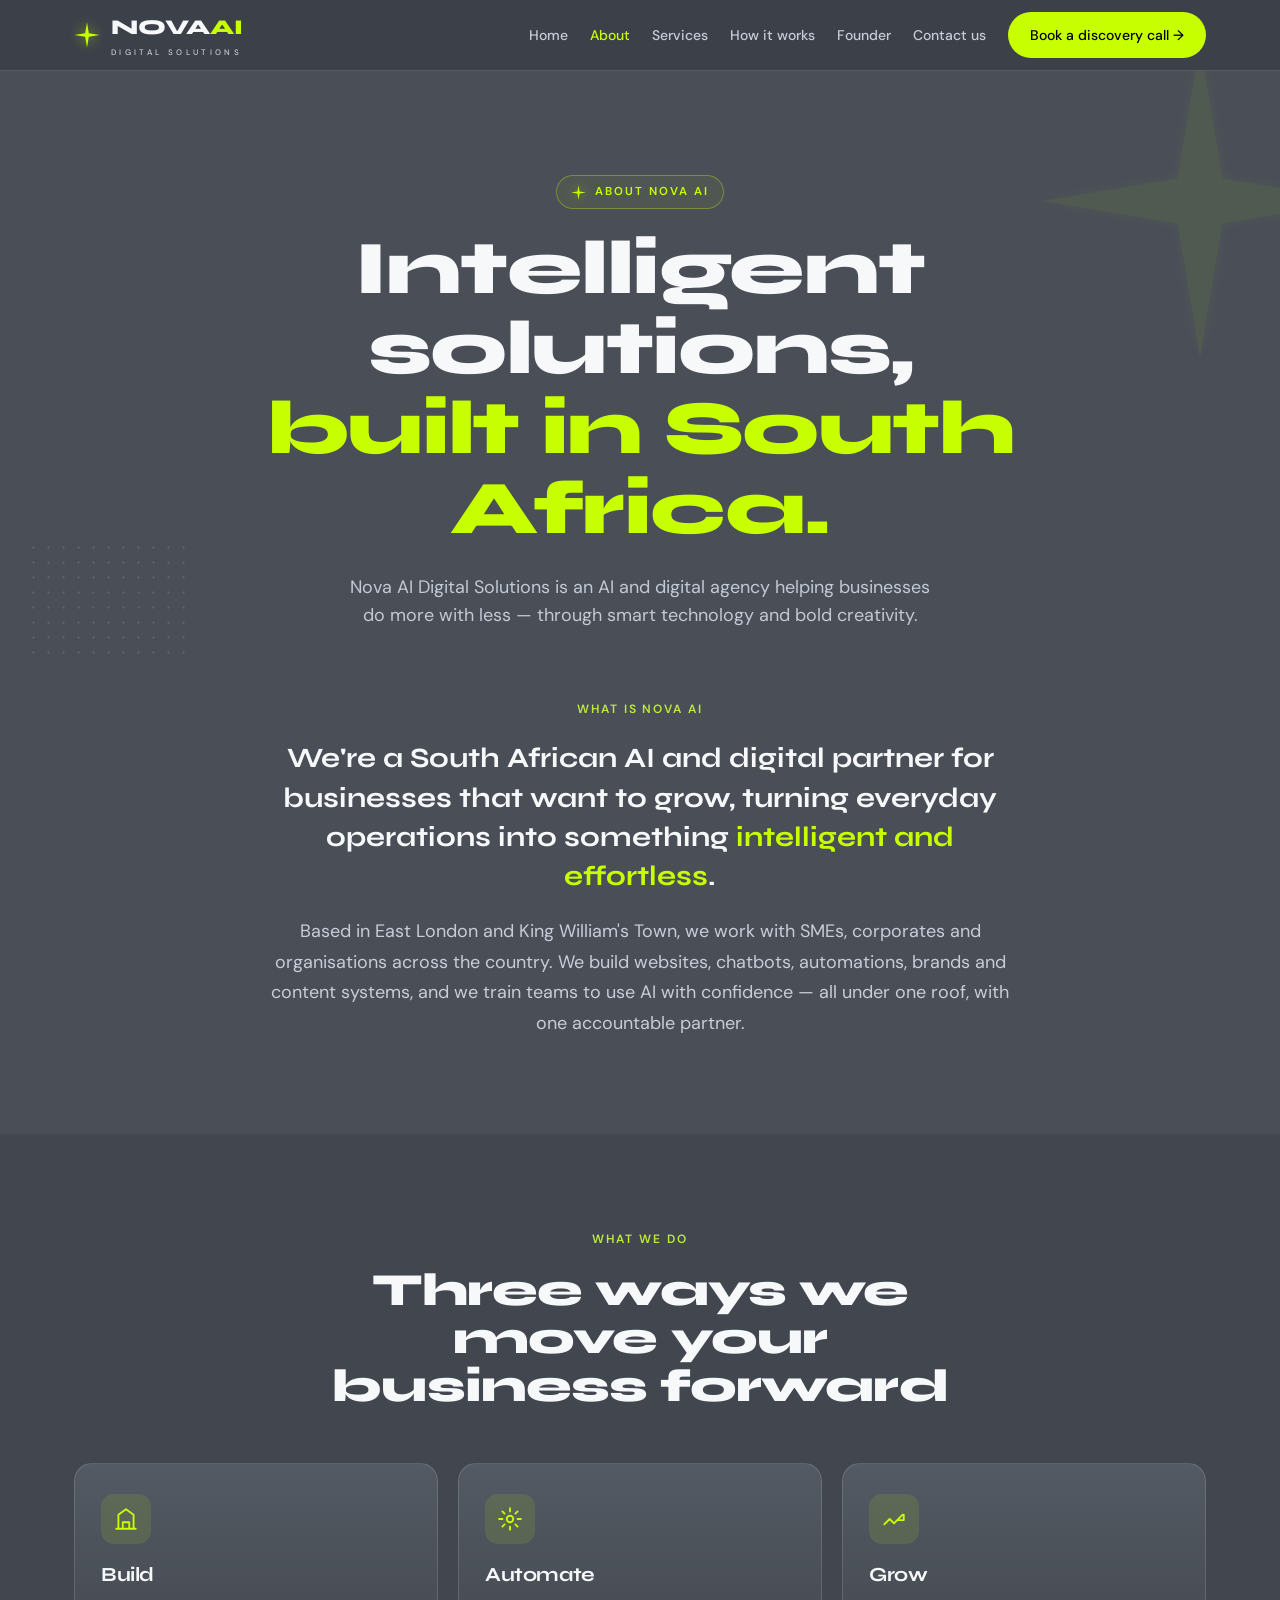
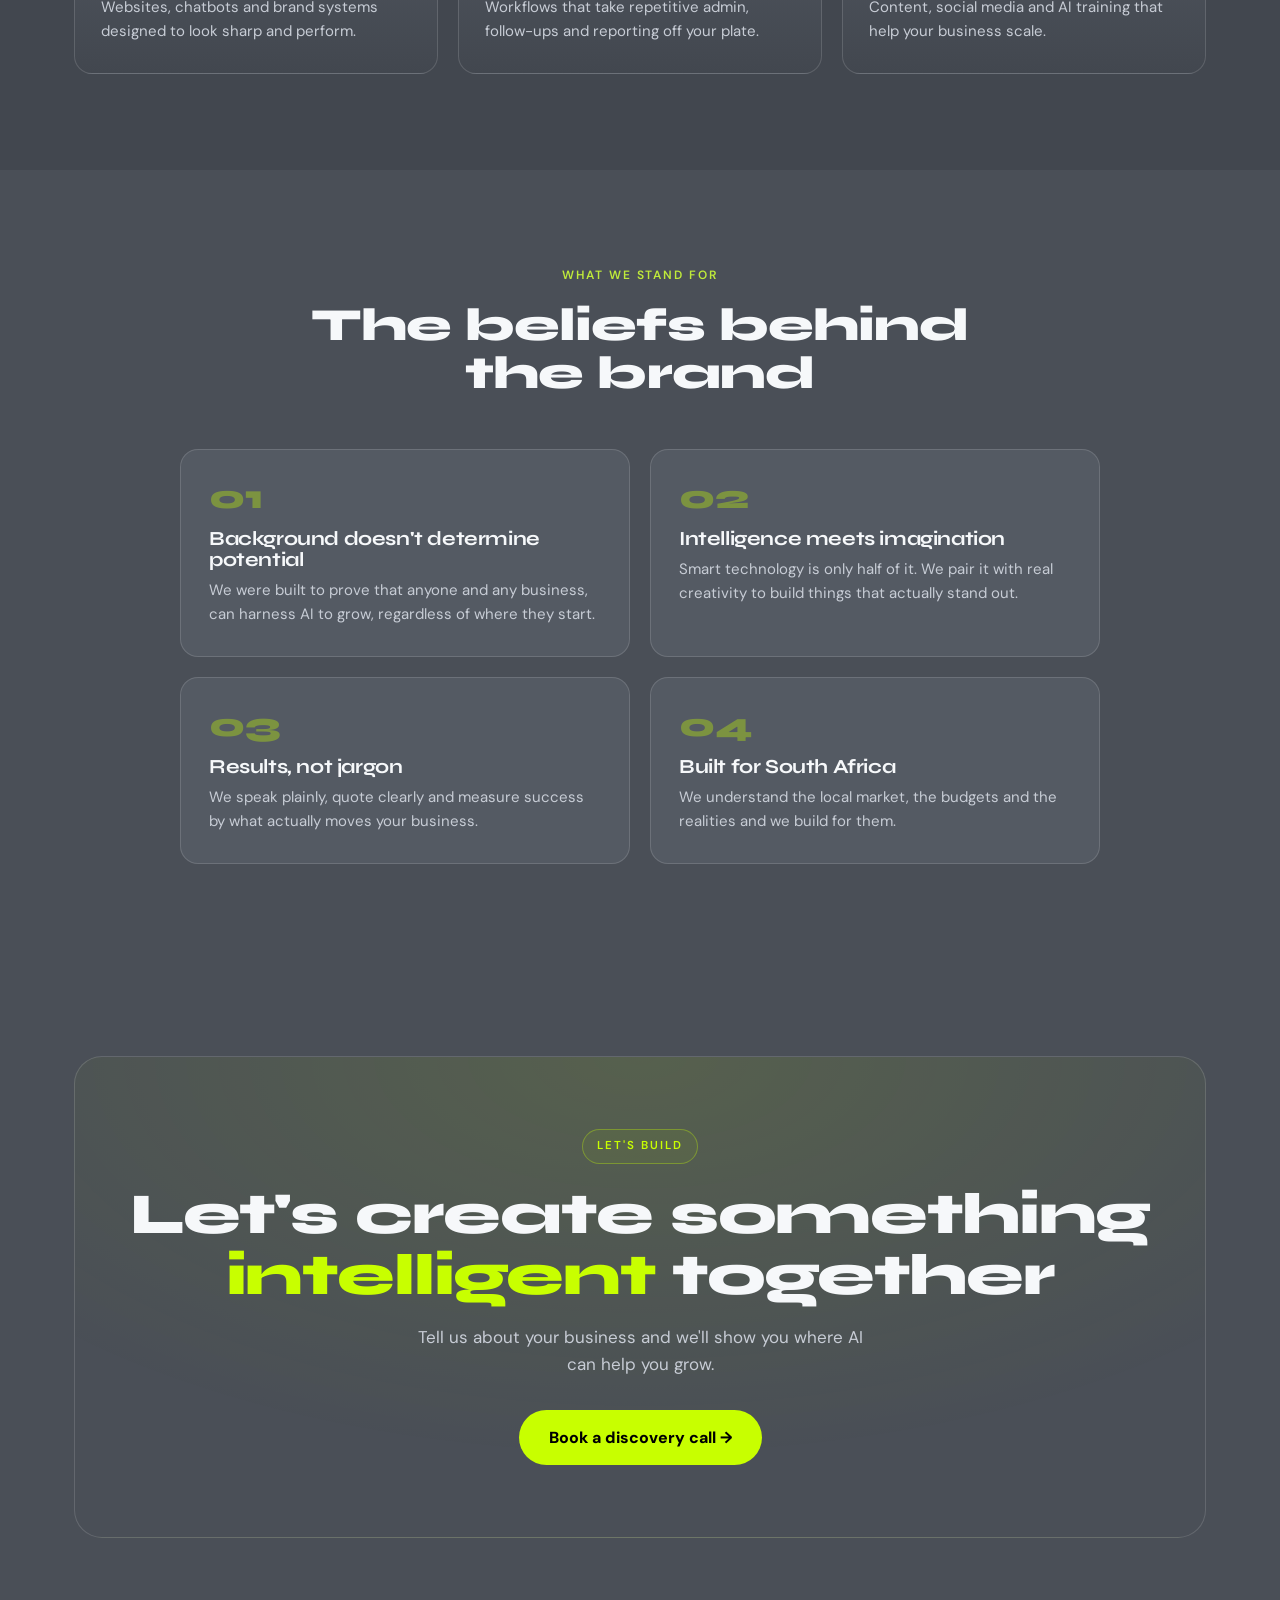
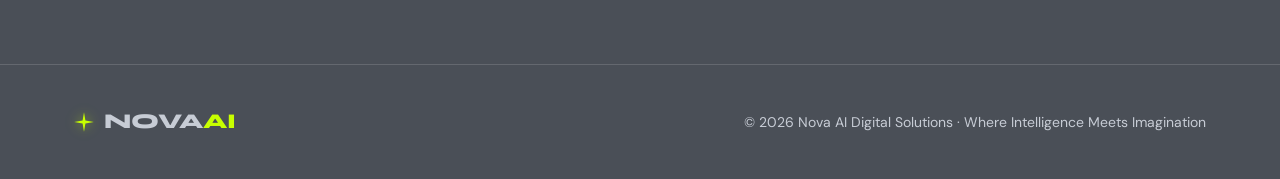
==== about.html @ 7a78dc08 "first version of Nova AI website" ====
<!DOCTYPE html><html lang="en"><head><meta charset="utf-8">
<meta name="viewport" content="width=device-width, initial-scale=1"><title>About Nova AI | Nova AI Digital Solutions</title>
<meta name="description" content="What Nova AI is, what it does, and what it stands for.">
<link rel="preconnect" href="https://fonts.googleapis.com"><link rel="preconnect" href="https://fonts.gstatic.com" crossorigin>
<link href="https://fonts.googleapis.com/css2?family=Syne:wght@600;700;800&family=DM+Sans:opsz,wght@9..40,400;9..40,500;9..40,600;9..40,700&display=swap" rel="stylesheet">
<link rel="stylesheet" href="css/styles.css"></head><body><header><div class="wrap"><nav class="nav"><a href="index.html" class="logo"><svg class="star" width="26" height="26" viewBox="0 0 100 100"><path d="M50 1 L57 43 L99 50 L57 57 L50 99 L43 57 L1 50 L43 43 Z" fill="#C8FF00"/></svg><span>NOVA<span class="ai">AI</span><small>DIGITAL SOLUTIONS</small></span></a>
<div class="nav-links" id="nav"><a href="index.html">Home</a><a href="about.html" class="active">About</a><a href="index.html#services">Services</a><a href="index.html#how">How it works</a><a href="index.html#founder">Founder</a><a href="index.html#contact">Contact us</a>
<a class="btn btn-primary" href="index.html#contact">Book a discovery call &rarr;</a></div>
<button class="burger" id="burger" aria-label="Menu"><span></span><span></span><span></span></button>
</nav></div></header><section class="page-hero"><svg class="star bgstar"  viewBox="0 0 100 100"><path d="M50 1 L57 43 L99 50 L57 57 L50 99 L43 57 L1 50 L43 43 Z" fill="#C8FF00"/></svg>
<div class="dots" style="bottom:0;left:2%"></div>
<div class="wrap reveal" style="position:relative;z-index:2;text-align:center">
<span class="eyebrow"><svg class="star" width="15" height="15" viewBox="0 0 100 100"><path d="M50 1 L57 43 L99 50 L57 57 L50 99 L43 57 L1 50 L43 43 Z" fill="#C8FF00"/></svg> About Nova AI</span>
<h1>Intelligent solutions,<br><span class="lime">built in South Africa.</span></h1>
<p>Nova AI Digital Solutions is an AI and digital agency helping businesses do more with less &mdash; through smart technology and bold creativity.</p>
</div></section><section class="section" style="padding-top:40px"><div class="wrap reveal"><div class="prose">
<div class="kicker" style="font-size:12px;font-weight:600;letter-spacing:.16em;text-transform:uppercase;color:var(--lime-dim);margin-bottom:14px">What is Nova AI</div>
<p class="big">We're a South African AI and digital partner for businesses that want to grow,  turning everyday operations into something <em>intelligent and effortless</em>.</p>
<p>Based in East London and King William's Town, we work with SMEs, corporates and organisations across the country. We build websites, chatbots, automations, brands and content systems, and we train teams to use AI with confidence &mdash; all under one roof, with one accountable partner.</p>
</div></div></section><section class="section" style="background:var(--bg2)"><div class="wrap">
<div class="sec-head reveal"><div class="kicker">What we do</div><h2>Three ways we move your business forward</h2></div>
<div class="cards"><div class="card reveal"><div class="ic"><svg width="26" height="26" viewBox="0 0 24 24" fill="none" stroke="#C8FF00" stroke-width="1.7" stroke-linecap="round" stroke-linejoin="round"><path d="M3 21h18M5 21V8l7-5 7 5v13M9 21v-6h6v6"/></svg></div><h3>Build</h3><p>Websites, chatbots and brand systems designed to look sharp and perform.</p></div><div class="card reveal"><div class="ic"><svg width="26" height="26" viewBox="0 0 24 24" fill="none" stroke="#C8FF00" stroke-width="1.7" stroke-linecap="round" stroke-linejoin="round"><circle cx="12" cy="12" r="3"/><path d="M12 2v3M12 19v3M2 12h3M19 12h3M5 5l2 2M17 17l2 2M19 5l-2 2M7 17l-2 2"/></svg></div><h3>Automate</h3><p>Workflows that take repetitive admin, follow-ups and reporting off your plate.</p></div><div class="card reveal"><div class="ic"><svg width="26" height="26" viewBox="0 0 24 24" fill="none" stroke="#C8FF00" stroke-width="1.7" stroke-linecap="round" stroke-linejoin="round"><path d="M3 17l5-5 4 4 8-8M21 8v5h-5"/></svg></div><h3>Grow</h3><p>Content, social media and AI training that help your business scale.</p></div></div></div></section><section class="section"><div class="wrap">
<div class="sec-head reveal"><div class="kicker">What we stand for</div><h2>The beliefs behind the brand</h2></div>
<div class="vgrid"><div class="vcard reveal"><div class="vno">01</div><h3>Background doesn't determine potential</h3><p>We were built to prove that anyone and any business, can harness AI to grow, regardless of where they start.</p></div><div class="vcard reveal"><div class="vno">02</div><h3>Intelligence meets imagination</h3><p>Smart technology is only half of it. We pair it with real creativity to build things that actually stand out.</p></div><div class="vcard reveal"><div class="vno">03</div><h3>Results, not jargon</h3><p>We speak plainly, quote clearly and measure success by what actually moves your business.</p></div><div class="vcard reveal"><div class="vno">04</div><h3>Built for South Africa</h3><p>We understand the local market, the budgets and the realities  and we build for them.</p></div></div></div></section><section class="section"><div class="wrap reveal"><div class="cta-band">
<span class="eyebrow">Let's build</span>
<h2 style="margin-top:20px">Let's create something <span class="lime">intelligent</span> together</h2>
<p>Tell us about your business and we'll show you where AI can help you grow.</p>
<a class="btn btn-primary" href="index.html#contact" style="font-size:16px;padding:15px 30px">Book a discovery call &rarr;</a>
</div></div></section><footer><div class="wrap"><div class="foot">
<a href="index.html" style="display:flex;align-items:center;gap:10px" class="logo"><svg class="star" width="20" height="20" viewBox="0 0 100 100"><path d="M50 1 L57 43 L99 50 L57 57 L50 99 L43 57 L1 50 L43 43 Z" fill="#C8FF00"/></svg><span style="font-family:Syne;font-weight:800">NOVA<span style="color:var(--lime)">AI</span></span></a>
<div>&copy; 2026 Nova AI Digital Solutions &middot; Where Intelligence Meets Imagination</div>
</div></div></footer><script src="js/main.js"></script></body></html>
---- css/styles.css ----
:root{--bg:#4A4F57;--bg2:#42474F;--panel:#545A63;--panel2:#5C626B;--line:rgba(255,255,255,.14);
--lime:#C8FF00;--lime-dim:#BFEA3A;--text:#F6F8FA;--muted:#C7CCD5;--maxw:1180px;}
*{box-sizing:border-box;margin:0;padding:0}
html{scroll-behavior:smooth}
body{background:var(--bg);color:var(--text);font-family:"DM Sans",system-ui,sans-serif;line-height:1.6;-webkit-font-smoothing:antialiased;overflow-x:hidden}
h1,h2,h3{font-family:"Syne",sans-serif;line-height:1.05;letter-spacing:-.02em}
a{color:inherit;text-decoration:none}img{max-width:100%;display:block}
.wrap{max-width:var(--maxw);margin:0 auto;padding:0 24px}
.eyebrow{display:inline-flex;align-items:center;gap:9px;font-size:11.5px;font-weight:600;letter-spacing:.18em;text-transform:uppercase;color:var(--lime);border:1px solid rgba(200,255,0,.32);background:rgba(200,255,0,.05);padding:7px 14px;border-radius:999px}
.muted{color:var(--muted)}
.section{padding:96px 0;position:relative}
.sec-head{max-width:660px;margin:0 auto 52px;text-align:center}
.sec-head .kicker{font-size:12px;font-weight:600;letter-spacing:.16em;text-transform:uppercase;color:var(--lime-dim);margin-bottom:16px}
.sec-head h2{font-size:clamp(30px,4.4vw,46px);font-weight:800}
.sec-head p{margin-top:16px;color:var(--muted);font-size:16.5px}
.dots{position:absolute;width:170px;height:120px;opacity:.45;pointer-events:none;background-image:radial-gradient(rgba(255,255,255,.20) 1.3px,transparent 1.3px);background-size:15px 15px}
.star{filter:drop-shadow(0 0 6px rgba(200,255,0,.55))}
@keyframes pulse{0%,100%{transform:scale(1);opacity:1}50%{transform:scale(1.09);opacity:.8}}
@keyframes spin{to{transform:rotate(360deg)}}
.btn{display:inline-flex;align-items:center;gap:9px;font-weight:700;font-size:14.5px;padding:12px 22px;border-radius:999px;cursor:pointer;transition:transform .18s,box-shadow .18s,border-color .2s,color .2s;border:none}
.btn-primary{background:var(--lime);color:#000;font-weight:800}
.nav-links a.btn-primary,.nav-links a.btn-primary:hover{color:#000}
.btn-primary:hover{transform:translateY(-2px);box-shadow:0 10px 30px rgba(200,255,0,.28)}
.btn-ghost{background:transparent;color:var(--text);border:1px solid var(--line)}
.btn-ghost:hover{border-color:var(--lime);color:var(--lime)}
header{position:sticky;top:0;z-index:50;background:rgba(58,63,71,.82);backdrop-filter:blur(14px);border-bottom:1px solid var(--line)}
.nav{display:flex;align-items:center;justify-content:space-between;height:70px}
.logo{display:flex;align-items:center;gap:11px;font-family:"Syne";font-weight:800;font-size:21px;cursor:pointer}
.logo .ai{color:var(--lime)}
.logo small{display:block;font-family:"DM Sans";font-weight:500;font-size:8px;letter-spacing:.42em;color:var(--muted);margin-top:1px}
.nav-links{display:flex;align-items:center;gap:22px}
.nav-links a{font-size:14px;font-weight:500;color:#C7CDD8;transition:color .2s;cursor:pointer}
.nav-links a:hover,.nav-links a.active{color:var(--lime)}
.burger{display:none;flex-direction:column;gap:5px;background:none;border:0;cursor:pointer;padding:6px}
.burger span{width:24px;height:2px;background:var(--text);border-radius:2px}
/* home hero */
.hero{position:relative;padding:72px 0 90px;overflow:hidden}
.hero-grid{display:grid;grid-template-columns:1.05fr .95fr;gap:46px;align-items:center;position:relative;z-index:2}
.hero h1{font-size:clamp(40px,5.4vw,66px);font-weight:800;margin:20px 0 0;line-height:1.06}
.hero h1 .lime{color:var(--lime)}.hero h1 .line{display:block}
.hero p.lead{margin:22px 0 30px;font-size:17px;color:#D6DAE1;max-width:440px}
.hero-cta{display:flex;gap:13px;flex-wrap:wrap}
.hero-proof{display:flex;align-items:center;gap:14px;margin-top:36px}
.hero-proof .stars{display:flex;gap:3px}
.hero-proof .lbl{color:var(--muted);font-size:13px;max-width:200px;line-height:1.35}
.hero-visual{position:relative}
.hero-shot{width:100%;display:block;position:relative;z-index:1}
.bgword{position:absolute;right:-2%;top:12%;font-family:"Syne";font-weight:800;font-size:clamp(90px,12vw,170px);letter-spacing:-.04em;color:rgba(255,255,255,.05);z-index:0;pointer-events:none;white-space:nowrap;user-select:none}
.orbit{position:absolute;left:50%;top:52%;transform:translate(-50%,-50%) rotate(-12deg);z-index:1}
.hstar{position:absolute;right:20%;top:2%;width:46px;z-index:4;animation:pulse 4.5s ease-in-out infinite}
.dev{position:absolute;border-radius:18px;border:1px solid rgba(255,255,255,.16);box-shadow:0 30px 70px rgba(0,0,0,.5);z-index:2;overflow:hidden}
.dev-dash{width:330px;left:1%;top:50px;transform:rotate(-6deg);background:#21252D}
.dev-dash .topbar{display:flex;gap:6px;padding:12px 14px;border-bottom:1px solid var(--line);background:#181B22}
.dev-dash .topbar i{width:9px;height:9px;border-radius:50%;background:#3a3f48;display:block}
.dev-dash .topbar i:first-child{background:var(--lime)}
.dev-body{padding:16px}
.dev-body .r{display:flex;justify-content:space-between;align-items:center}
.dev-body .r .t{font-family:"Syne";font-weight:700;font-size:13px;color:#cfd4dc}
.dev-body .r .pill{font-size:10px;font-weight:700;color:#000;background:var(--lime);padding:3px 9px;border-radius:999px}
.tiles{display:grid;grid-template-columns:1fr 1fr;gap:10px;margin:14px 0}
.tile{background:#181B22;border:1px solid var(--line);border-radius:11px;padding:12px}
.tile .n{font-family:"Syne";font-weight:800;font-size:22px;color:#fff;line-height:1}
.tile .n em{color:var(--lime);font-style:normal;font-size:13px}
.tile .l{color:var(--muted);font-size:10.5px;margin-top:5px}
.spark{display:block;width:100%;height:46px}
.dev-phone{width:186px;right:3%;bottom:8px;transform:rotate(7deg);z-index:3;background:#181B22}
.dev-phone .ph-head{display:flex;align-items:center;gap:8px;padding:13px 14px;border-bottom:1px solid var(--line);font-family:"Syne";font-weight:700;font-size:12.5px}
.ph-body{padding:14px;display:flex;flex-direction:column;gap:9px}
.bub{max-width:82%;padding:8px 11px;border-radius:12px;font-size:11px;line-height:1.3}
.bub.in{background:#2A2F38;color:#dfe3ea;border-bottom-left-radius:3px}
.bub.out{background:var(--lime);color:#000;align-self:flex-end;font-weight:600;border-bottom-right-radius:3px}
.ph-send{margin:2px 14px 14px;background:var(--lime);color:#000;font-weight:800;font-size:11px;text-align:center;padding:9px;border-radius:9px}
.hero-inner{position:relative;z-index:2}
/* page hero (about) */
.page-hero{position:relative;padding:104px 0 30px;text-align:center;overflow:hidden}
.page-hero .bgstar{position:absolute;right:-80px;top:-30px;width:320px;opacity:.06}
.page-hero h1{font-size:clamp(40px,6.5vw,76px);font-weight:800;margin-top:20px}
.page-hero h1 .lime{color:var(--lime)}
.page-hero p{max-width:600px;margin:24px auto 0;color:#C2C9D4;font-size:18px}
.prose{max-width:760px;margin:0 auto;text-align:center}
.prose p{color:#C7CDD8;font-size:18px;margin-top:20px;line-height:1.7}
.prose .big{font-family:"Syne";font-weight:700;font-size:clamp(22px,2.6vw,28px);color:var(--text);line-height:1.4}
.prose .big em{color:var(--lime);font-style:normal}
/* stats */
.stats{display:grid;grid-template-columns:repeat(3,1fr);gap:18px}
.stat{background:var(--panel);border:1px solid var(--line);border-radius:16px;padding:28px 24px;text-align:center}
.stat .n{font-family:"Syne";font-weight:800;font-size:42px;color:var(--lime);letter-spacing:-.03em}
.stat .l{color:var(--muted);font-size:14px;margin-top:8px}
.trust-label{text-align:center;color:var(--muted);font-size:13px;letter-spacing:.16em;text-transform:uppercase;margin-bottom:30px;font-weight:600}
/* radial services */
.svc-radial{display:grid;grid-template-columns:1fr minmax(220px,290px) 1fr;gap:34px;align-items:center}
.svc-col{display:flex;flex-direction:column;gap:30px}
.svc-item{display:flex;align-items:center;gap:16px}
.svc-left .svc-item{flex-direction:row-reverse;text-align:right;justify-content:flex-end}
.svc-ic{flex:none;width:56px;height:56px;border-radius:50%;background:rgba(200,255,0,.09);border:1px solid rgba(200,255,0,.35);display:flex;align-items:center;justify-content:center;transition:background .2s,transform .2s}
.svc-item:hover .svc-ic{background:rgba(200,255,0,.18);transform:translateY(-3px)}
.svc-no{font-family:"Syne";font-weight:800;color:var(--lime);font-size:13px;letter-spacing:.12em}
.svc-tx h3{font-size:18px;font-weight:700;margin:3px 0 5px}
.svc-tx p{font-size:13.5px;color:var(--muted);line-height:1.5;max-width:235px}
.svc-left .svc-tx p{margin-left:auto}
.svc-core{display:flex;justify-content:center}
.ring{width:270px;height:270px;border-radius:50%;border:2px solid var(--lime);background:radial-gradient(circle at 50% 38%,rgba(200,255,0,.12),transparent 68%);display:flex;align-items:center;justify-content:center;position:relative;box-shadow:0 0 70px rgba(200,255,0,.13)}
.ring:after{content:"";position:absolute;inset:-14px;border-radius:50%;border:1px dashed rgba(200,255,0,.28);animation:spin 60s linear infinite}
.ring .inner{position:absolute;inset:20px;border-radius:50%;background:var(--panel);border:1px solid var(--line);display:flex;flex-direction:column;align-items:center;justify-content:center;text-align:center}
.ring .inner span{display:block;font-family:"Syne";font-weight:800;letter-spacing:.18em;font-size:15px;margin-top:10px}
.ring .inner small{color:var(--muted);font-size:10px;letter-spacing:.2em;margin-top:4px}
/* generic cards */
.cards{display:grid;grid-template-columns:repeat(3,1fr);gap:20px}
.card{background:linear-gradient(180deg,var(--panel),var(--bg2));border:1px solid var(--line);border-radius:18px;padding:30px 26px;transition:transform .22s,border-color .22s}
.card:hover{transform:translateY(-5px);border-color:rgba(200,255,0,.4)}
.card .ic{width:50px;height:50px;border-radius:13px;background:rgba(200,255,0,.10);display:flex;align-items:center;justify-content:center;margin-bottom:20px}
.card h3{font-size:20px;font-weight:700;margin-bottom:10px}
.card p{color:var(--muted);font-size:15px}
.vgrid{display:grid;grid-template-columns:repeat(2,1fr);gap:20px;max-width:920px;margin:0 auto}
.vcard{background:var(--panel);border:1px solid var(--line);border-radius:18px;padding:30px 28px;position:relative}
.vcard .vno{font-family:"Syne";font-weight:800;color:rgba(200,255,0,.35);font-size:34px;line-height:1}
.vcard h3{font-size:20px;font-weight:700;margin:14px 0 8px}
.vcard p{color:var(--muted);font-size:15px}
/* process */
.steps{display:grid;grid-template-columns:repeat(4,1fr);gap:20px}
.step{padding:30px 24px;background:var(--panel);border:1px solid var(--line);border-radius:16px}
.step .no{font-family:"Syne";font-weight:800;font-size:15px;color:#0A0C12;background:var(--lime);width:34px;height:34px;border-radius:50%;display:flex;align-items:center;justify-content:center;margin-bottom:18px}
.step h3{font-size:18px;font-weight:700;margin-bottom:8px}
.step p{color:var(--muted);font-size:14.5px}
/* founder */
.founder{display:grid;grid-template-columns:.85fr 1.15fr;gap:50px;align-items:center}
.founder .photo{border-radius:20px;overflow:hidden;border:1px solid var(--line);position:relative}
.founder-wrap{position:relative}
.founder-wrap:before{content:"";position:absolute;left:-20px;bottom:-20px;width:240px;height:240px;background:var(--lime);opacity:.10;border-radius:24px;z-index:0}
.founder>*{position:relative;z-index:1}
.founder .kicker{font-size:12px;font-weight:600;letter-spacing:.16em;text-transform:uppercase;color:var(--lime-dim)}
.founder h2{font-size:clamp(30px,4vw,44px);font-weight:800;margin-top:14px}
.founder .sig{color:var(--lime);font-family:"Syne";font-weight:700;margin-top:8px}
.founder p.body{margin-top:22px;font-size:17px;color:#C7CDD8}
.skills{margin-top:28px;display:grid;gap:14px;max-width:460px}
.skill .top{display:flex;justify-content:space-between;font-size:14px;font-weight:600;margin-bottom:6px}
.skill .bar{height:7px;border-radius:5px;background:var(--panel2);overflow:hidden}
.skill .fill{height:100%;background:var(--lime);border-radius:5px}
/* cta */
.cta-band{text-align:center;background:radial-gradient(120% 140% at 50% 0%,rgba(200,255,0,.10),transparent 60%);border:1px solid var(--line);border-radius:28px;padding:72px 30px}
.cta-band h2{font-size:clamp(32px,5vw,58px);font-weight:800}
.cta-band h2 .lime{color:var(--lime)}
.cta-band p{color:var(--muted);margin:18px auto 32px;max-width:460px;font-size:17px}
.contact-row{display:flex;gap:40px;justify-content:center;flex-wrap:wrap;margin-top:46px}
.contact-row .ci{display:flex;flex-direction:column;gap:4px}
.contact-row .ci .lab{font-size:12px;letter-spacing:.14em;text-transform:uppercase;color:var(--lime-dim);font-weight:600}
.contact-row .ci .val{font-family:"Syne";font-weight:700;font-size:17px}
footer{border-top:1px solid var(--line);padding:40px 0;margin-top:30px}
.foot{display:flex;justify-content:space-between;align-items:center;gap:20px;flex-wrap:wrap;color:var(--muted);font-size:14px}
.reveal{opacity:0;transform:translateY(26px);transition:opacity .7s ease,transform .7s ease}
.reveal.in{opacity:1;transform:none}
@media (prefers-reduced-motion:reduce){.reveal{opacity:1;transform:none;transition:none}.star,.ring:after,.crown{animation:none!important}}
@media(max-width:900px){
 .nav-links{display:none}
 .nav-links.open{display:flex;position:absolute;top:70px;left:0;right:0;flex-direction:column;background:var(--bg2);border-bottom:1px solid var(--line);padding:22px 24px;gap:18px}
 .burger{display:flex}
 .hero-grid{grid-template-columns:1fr;gap:34px}.hero-visual{margin-top:4px}
 .stats{grid-template-columns:1fr}.cards{grid-template-columns:1fr}.vgrid{grid-template-columns:1fr}
 .steps{grid-template-columns:1fr 1fr}.founder{grid-template-columns:1fr;gap:30px}
 .svc-radial{grid-template-columns:1fr;gap:24px}.svc-core{order:-1;margin-bottom:8px}.ring{width:210px;height:210px}
 .svc-left .svc-item{flex-direction:row;text-align:left;justify-content:flex-start}.svc-left .svc-tx p{margin-left:0}.svc-tx p{max-width:none}
}
@media(max-width:560px){.section{padding:70px 0}.hero{padding:40px 0 70px}.steps{grid-template-columns:1fr}.contact-row{gap:26px}
.hero-visual{margin-top:0}.dev-dash{width:268px;left:0}.dev-phone{width:158px;right:0}.bgword{font-size:88px}}

.svc-item{text-decoration:none;color:inherit}
.svc-more{display:inline-block;color:var(--lime);font-size:12px;font-weight:600;margin-top:6px;opacity:.85}
.svc-item:hover .svc-more{opacity:1}
.backlink{display:inline-flex;align-items:center;gap:6px;color:var(--muted);font-size:14px;margin-bottom:14px;text-decoration:none}
.backlink:hover{color:var(--lime)}
.pricing{display:grid;grid-template-columns:repeat(3,1fr);gap:20px;align-items:start}
.pricing.four{grid-template-columns:repeat(4,1fr)}
.ptier{position:relative;background:var(--panel);border:1px solid var(--line);border-radius:20px;padding:10px 0 26px}
.ptier.pop{border-color:var(--lime);box-shadow:0 0 0 1px var(--lime),0 24px 60px rgba(0,0,0,.32)}
.ribbon{position:absolute;top:12px;right:12px;background:var(--lime);color:#000;font-size:10px;font-weight:800;padding:4px 9px;border-radius:999px;letter-spacing:.03em}
.ptier .ph{margin:8px 10px;border-radius:12px;background:#0E1015;padding:15px;text-align:center;font-family:"Syne";font-weight:700;letter-spacing:.12em;font-size:13px}
.ptier.pop .ph{background:var(--lime);color:#000}
.ptier .price{font-family:"Syne";font-weight:800;font-size:38px;text-align:center;margin:16px 0 2px;letter-spacing:-.02em}
.ptier.pop .price{color:var(--lime)}
.ptier .per{text-align:center;color:var(--muted);font-size:11px;letter-spacing:.16em;text-transform:uppercase;margin-bottom:12px}
.pbest{color:var(--muted);font-size:12.5px;text-align:center;padding:0 20px 10px;line-height:1.45;border-bottom:1px solid var(--line)}
.ptier ul{list-style:none;padding:14px 22px 0;margin:0}
.ptier li{display:flex;gap:10px;align-items:flex-start;padding:9px 0;border-bottom:1px solid var(--line);font-size:14px;color:#D4D9E2}
.ptier li:last-child{border-bottom:0}
.ptier li b{color:#fff;font-weight:700}
.ptier .plabel{margin:18px 22px 0;text-align:center;padding:13px;border-radius:10px;font-family:"Syne";font-weight:800;letter-spacing:.1em;font-size:14px;border:1px solid var(--line);color:#E6E9EE}
.ptier.pop .plabel{background:var(--lime);color:#000;border-color:var(--lime)}
.price-list{max-width:720px;margin:0 auto}
.price-row{display:flex;justify-content:space-between;gap:16px;padding:16px 4px;border-bottom:1px solid var(--line)}
.price-row .nm{color:#E6E9EE}
.price-row .pr{font-family:"Syne";font-weight:700;color:var(--lime);white-space:nowrap}
.note-box{max-width:860px;margin:32px auto 0;background:var(--panel);border:1px solid var(--line);border-radius:16px;padding:24px 26px;color:#C7CDD5;font-size:15px;line-height:1.6}
.note-box b{color:var(--lime)}
.steps-line{max-width:860px;margin:0 auto;display:grid;gap:12px}
.stepline{display:flex;gap:14px;align-items:flex-start;background:var(--panel);border:1px solid var(--line);border-radius:12px;padding:16px 18px;color:#D4D9E2;font-size:15px}
.stepline .n{font-family:"Syne";font-weight:800;color:#000;background:var(--lime);width:28px;height:28px;border-radius:50%;display:flex;align-items:center;justify-content:center;flex:none;font-size:13px}
.incl-grid{display:grid;grid-template-columns:1fr 1fr;gap:12px;max-width:860px;margin:0 auto}
.incl{display:flex;gap:10px;align-items:flex-start;background:var(--panel);border:1px solid var(--line);border-radius:12px;padding:14px 16px;font-size:14.5px;color:#D4D9E2}
.dual{display:flex;gap:8px;justify-content:center;margin:12px 12px 6px}
.dp{flex:1;background:#0E1015;border:1px solid var(--line);border-radius:12px;padding:12px 6px;text-align:center}
.ptier.pop .dp{border-color:rgba(200,255,0,.4)}
.dp .dl{display:block;font-size:10px;letter-spacing:.1em;text-transform:uppercase;color:var(--muted)}
.dp .dv{display:block;font-family:"Syne";font-weight:800;font-size:19px;color:#fff;margin-top:4px}
.ptier.pop .dp .dv{color:var(--lime)}
.dp .dn{display:block;font-size:9px;letter-spacing:.12em;text-transform:uppercase;color:var(--muted);margin-top:2px}
.pmo{text-align:center;color:var(--lime);font-size:12px;font-weight:600;margin:2px 12px 10px}
@media(max-width:1000px){.pricing,.pricing.four{grid-template-columns:1fr 1fr}}
@media(max-width:640px){.pricing,.pricing.four{grid-template-columns:1fr}.incl-grid{grid-template-columns:1fr}}
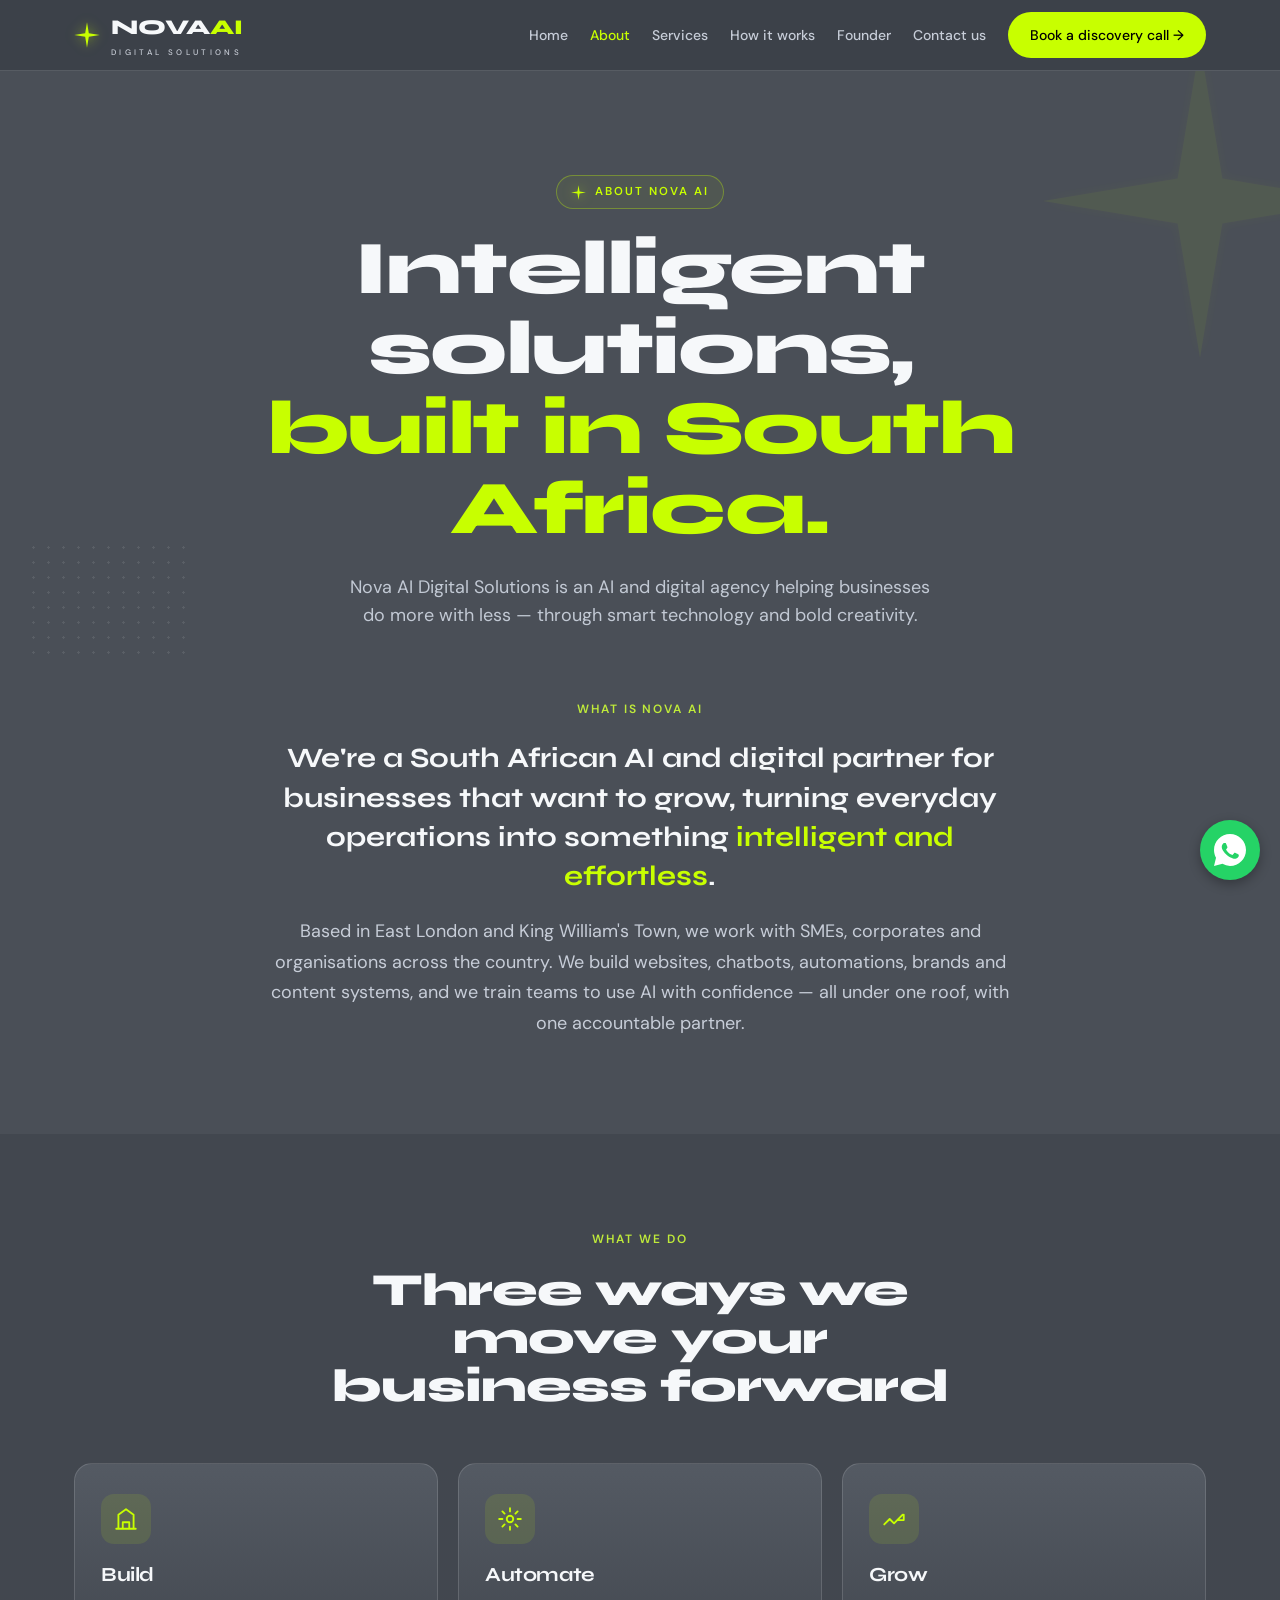
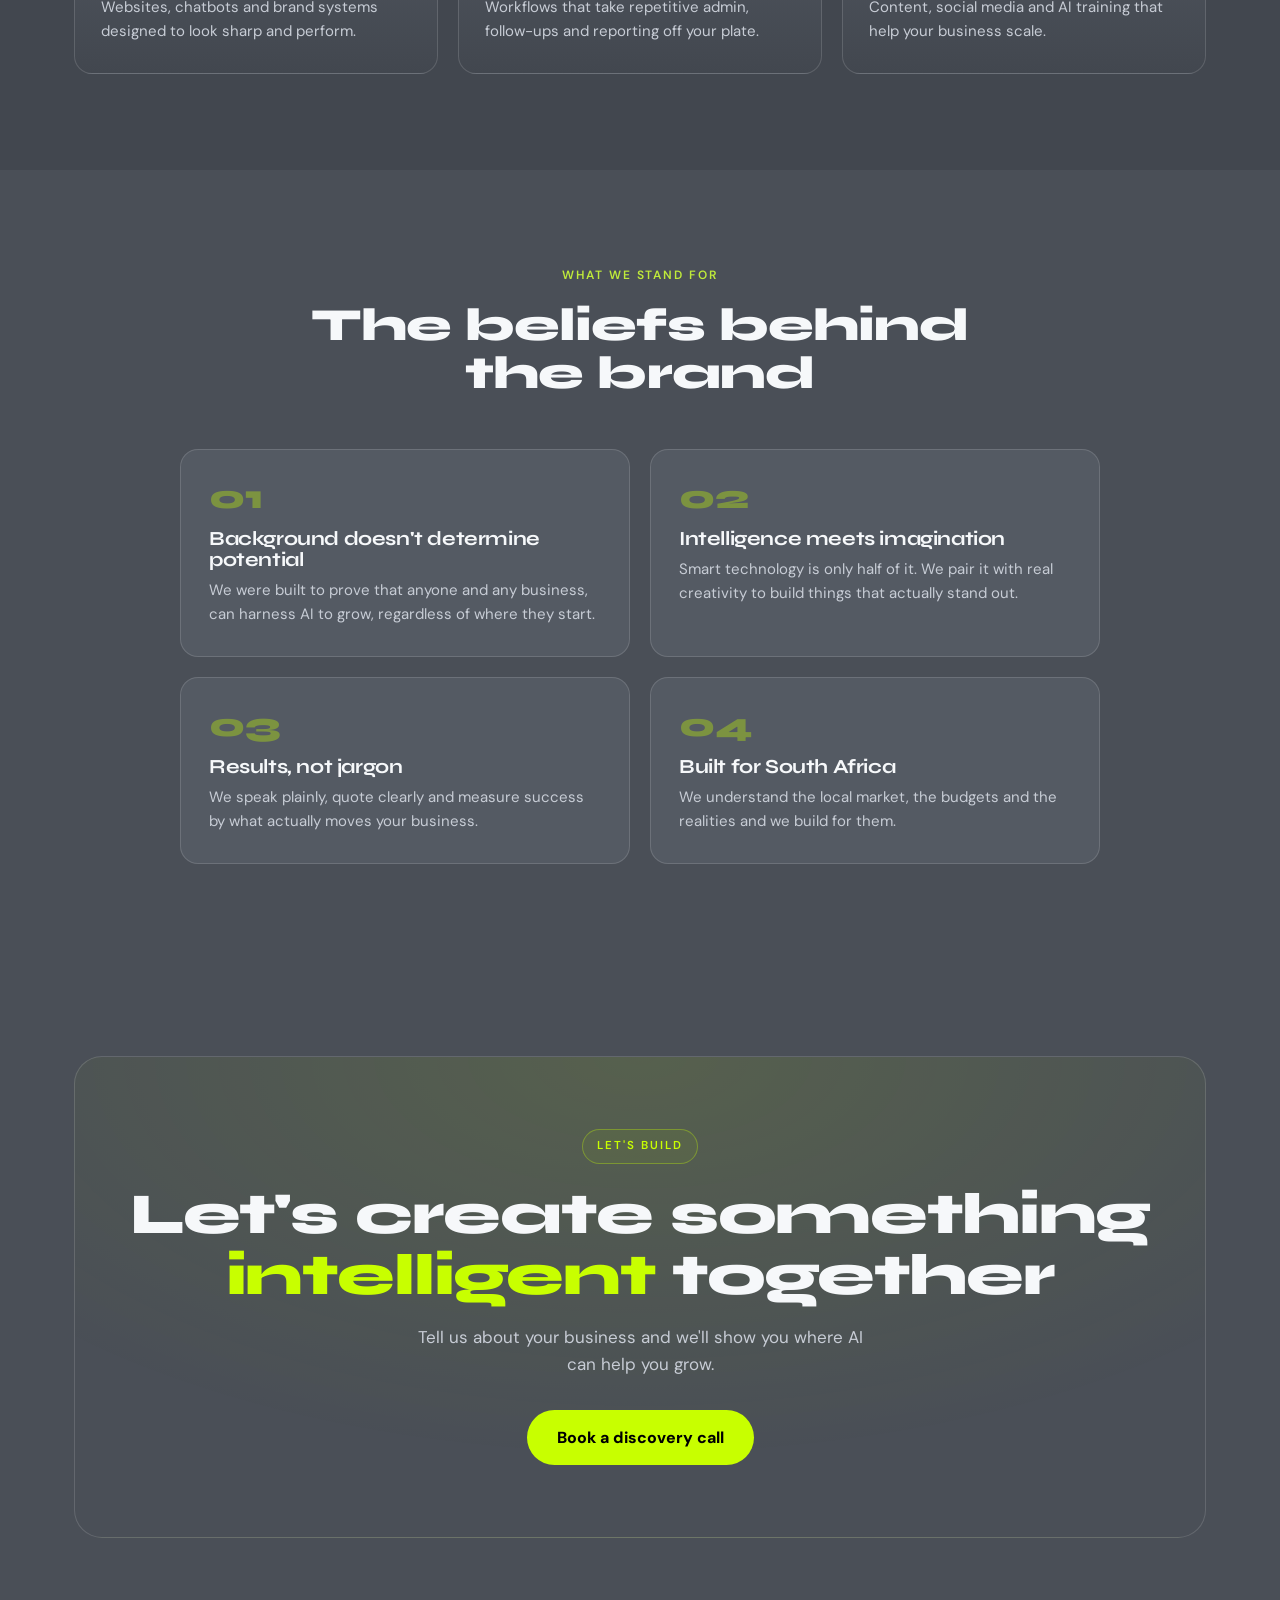
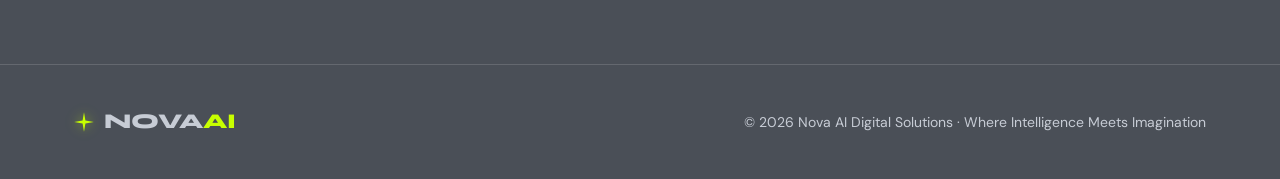
==== commit 86c5d53e: "added discovery call whatsapp link and whatsapp bubble" ====
--- a/about.html
+++ b/about.html
@@ -25,8 +25,16 @@
 <span class="eyebrow">Let's build</span>
 <h2 style="margin-top:20px">Let's create something <span class="lime">intelligent</span> together</h2>
 <p>Tell us about your business and we'll show you where AI can help you grow.</p>
-<a class="btn btn-primary" href="index.html#contact" style="font-size:16px;padding:15px 30px">Book a discovery call &rarr;</a>
+<a class="btn btn-primary" href="https://wa.me/27713437221?text=Hi%20Nova%20AI%2C%20I%27d%20like%20to%20book%20a%20discovery%20call" style="font-size:16px;padding:15px 30px">Book a discovery call</a>
 </div></div></section><footer><div class="wrap"><div class="foot">
 <a href="index.html" style="display:flex;align-items:center;gap:10px" class="logo"><svg class="star" width="20" height="20" viewBox="0 0 100 100"><path d="M50 1 L57 43 L99 50 L57 57 L50 99 L43 57 L1 50 L43 43 Z" fill="#C8FF00"/></svg><span style="font-family:Syne;font-weight:800">NOVA<span style="color:var(--lime)">AI</span></span></a>
 <div>&copy; 2026 Nova AI Digital Solutions &middot; Where Intelligence Meets Imagination</div>
-</div></div></footer><script src="js/main.js"></script></body></html>+</div></div></footer><script src="js/main.js"></script>
+<a href="https://wa.me/27713437221?text=Hi%20Nova%20AI%2C%20I%27d%20like%20to%20chat" 
+   target="_blank" 
+   style="position:fixed;bottom:20px;right:20px;background:#25D366;width:60px;height:60px;border-radius:50%;display:flex;align-items:center;justify-content:center;box-shadow:0 4px 12px rgba(0,0,0,0.3);z-index:9999;">
+  <svg width="32" height="32" viewBox="0 0 24 24" fill="white">
+    <path d="M12 0C5.373 0 0 5.373 0 12c0 2.121.553 4.114 1.522 5.84L0 24l6.335-1.652A11.95 11.95 0 0012 24c6.627 0 12-5.373 12-12S18.627 0 12 0zm6.29 16.99c-.263.738-1.517 1.41-2.096 1.492-.536.078-1.221.11-1.97-.124-.454-.14-1.037-.33-1.784-.646-3.14-1.356-5.19-4.52-5.348-4.73-.157-.21-1.28-1.703-1.28-3.25 0-1.547.812-2.31 1.1-2.626.288-.315.63-.393.84-.393.21 0 .42.002.604.011.194.01.454-.074.71.542.263.63.892 2.18.972 2.34.08.157.132.34.026.55-.105.21-.157.34-.315.524-.157.184-.33.41-.472.55-.157.157-.32.328-.137.643.184.315.816 1.348 1.752 2.184 1.203 1.073 2.218 1.406 2.533 1.564.315.157.5.13.683-.078.184-.21.79-.92.998-1.235.21-.315.42-.262.71-.157.288.105 1.83.863 2.144 1.02.315.157.525.235.605.367.078.132.078.762-.184 1.5z"/>
+  </svg>
+</a>
+</body></html>
